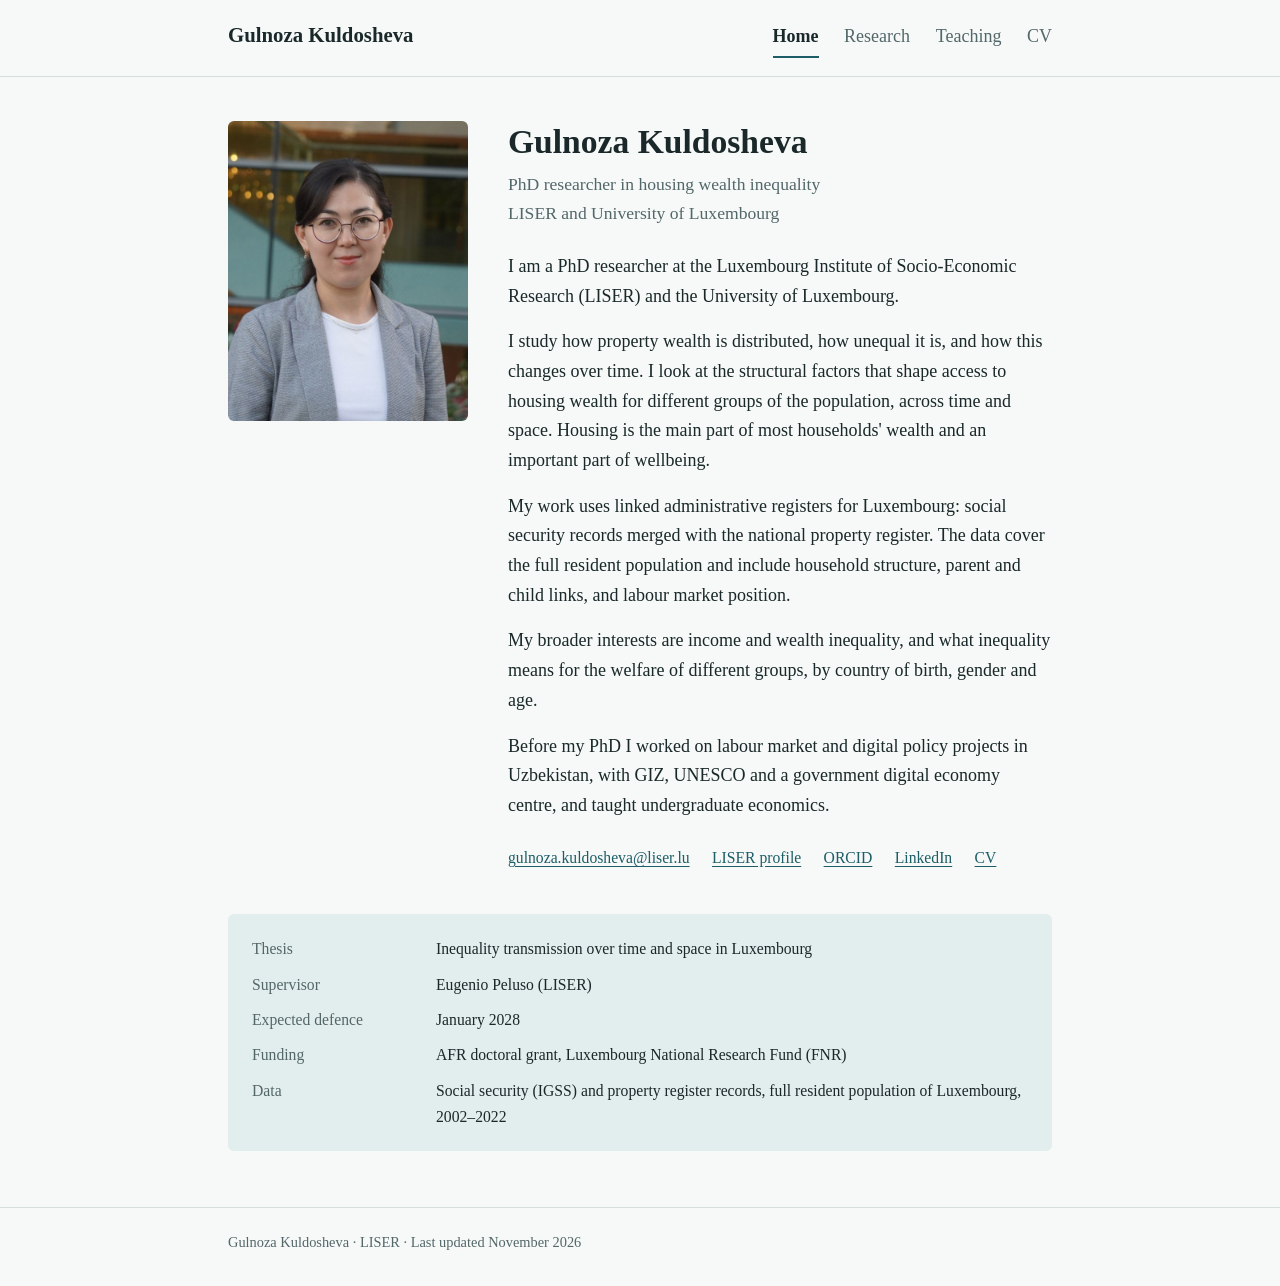
==== index.html @ db3755c4 "Add files via upload" ====
<!DOCTYPE html>
<html lang="en">
<head>
  <meta charset="utf-8">
  <meta name="viewport" content="width=device-width, initial-scale=1">
  <title>Gulnoza Kuldosheva</title>
  <!-- EDIT: this sentence is what Google shows under your name -->
  <meta name="description" content="Gulnoza Kuldosheva is a PhD researcher at LISER and the University of Luxembourg. She studies housing wealth inequality with linked administrative registers.">
  <meta name="author" content="Gulnoza Kuldosheva">
  <meta name="referrer" content="strict-origin-when-cross-origin">
  <meta property="og:title" content="Gulnoza Kuldosheva">
  <meta property="og:type" content="website">
  <meta property="og:description" content="PhD researcher in housing wealth inequality, LISER and University of Luxembourg.">
  <link rel="stylesheet" href="style.css">

  <!-- Helps search engines understand who the page is about. Not a tracker. -->
  <script type="application/ld+json">
  {
    "@context": "https://schema.org",
    "@type": "Person",
    "name": "Gulnoza Kuldosheva",
    "jobTitle": "PhD researcher",
    "affiliation": [
      { "@type": "Organization", "name": "Luxembourg Institute of Socio-Economic Research (LISER)" },
      { "@type": "Organization", "name": "University of Luxembourg" }
    ],
    "sameAs": [
      "https://liser.elsevierpure.com/en/persons/gulnoza-kuldosheva/",
      "https://orcid.org/0009-0003-5012-9195",
      "https://www.linkedin.com/in/gulnoza-k-428953141/"
    ]
  }
  </script>
</head>
<body>
  <a class="skip" href="#main">Skip to content</a>

  <!-- ===== TOP BAR: the same on every page ===== -->
  <header class="site-header">
    <div class="wrap">
      <a class="site-name" href="index.html">Gulnoza Kuldosheva</a>
      <nav class="site-nav" aria-label="Main">
        <ul>
          <li><a href="index.html" aria-current="page">Home</a></li>
          <li><a href="research.html">Research</a></li>
          <li><a href="teaching.html">Teaching</a></li>
          <li><a href="cv.html">CV</a></li>
        </ul>
      </nav>
    </div>
  </header>

  <main id="main">
    <div class="wrap">

      <div class="intro">
        <!-- PHOTO: to change it, upload a new file named photo.jpg -->
        <img class="portrait" src="photo.jpg" width="600" height="750" alt="Portrait of Gulnoza Kuldosheva">

        <div class="intro-text">
          <div>
            <h1>Gulnoza Kuldosheva</h1>
            <!-- EDIT: your one-line description -->
            <p class="lead">PhD researcher in housing wealth inequality<br>LISER and University of Luxembourg</p>
          </div>

          <!-- EDIT: your bio. One <p> ... </p> per paragraph. -->
          <div class="prose">
            <p>I am a PhD researcher at the Luxembourg Institute of Socio-Economic Research (LISER) and the University of Luxembourg.</p>

            <p>I study how property wealth is distributed, how unequal it is, and how this changes over time. I look at the structural factors that shape access to housing wealth for different groups of the population, across time and space. Housing is the main part of most households' wealth and an important part of wellbeing.</p>

            <p>My work uses linked administrative registers for Luxembourg: social security records merged with the national property register. The data cover the full resident population and include household structure, parent and child links, and labour market position.</p>

            <p>My broader interests are income and wealth inequality, and what inequality means for the welfare of different groups, by country of birth, gender and age.</p>

            <!-- EDIT: your background before the PhD. Delete this paragraph if you prefer. -->
            <p>Before my PhD I worked on labour market and digital policy projects in Uzbekistan, with GIZ, UNESCO and a government digital economy centre, and taught undergraduate economics.</p>
          </div>

          <!-- EDIT: your links. Test each one after uploading. -->
          <ul class="links">
            <li><a href="mailto:gulnoza.kuldosheva@liser.lu">gulnoza.kuldosheva@liser.lu</a></li>
            <li><a href="https://liser.elsevierpure.com/en/persons/gulnoza-kuldosheva/" rel="noopener">LISER profile</a></li>
            <li><a href="https://orcid.org/0009-0003-5012-9195" rel="noopener">ORCID</a></li>
            <li><a href="https://www.linkedin.com/in/gulnoza-k-428953141/" rel="noopener">LinkedIn</a></li>
            <li><a href="cv.html">CV</a></li>
          </ul>
        </div>
      </div>

      <!-- EDIT: short facts. Each line is a <dt> label and a <dd> value. -->
      <dl class="facts">
        <dt>Thesis</dt>
        <dd>Inequality transmission over time and space in Luxembourg</dd>
        <dt>Supervisor</dt>
        <dd>Eugenio Peluso (LISER)</dd>
        <dt>Expected defence</dt>
        <dd>January 2028</dd>
        <dt>Funding</dt>
        <dd>AFR doctoral grant, Luxembourg National Research Fund (FNR)</dd>
        <dt>Data</dt>
        <dd>Social security (IGSS) and property register records, full resident population of Luxembourg, 2002–2022</dd>
      </dl>

    </div>
  </main>

  <footer class="site-footer">
    <div class="wrap">
      <!-- EDIT: change the month when you update the site -->
      <p>Gulnoza Kuldosheva · LISER · Last updated November 2026</p>
    </div>
  </footer>
</body>
</html>
---- style.css ----
/* ==========================================================
   Gulnoza Kuldosheva — personal website
   One stylesheet for all pages. No scripts, no cookies,
   no outside fonts or trackers.

   Layout: a top bar with the name on the left and the tabs
   on the right; one reading column below it.

   TO CHANGE THE COLOURS: edit the values in the first block
   (light) and the two dark blocks below it.
   ========================================================== */

:root {
  --bg: #f6f9f8;          /* page background */
  --surface: #ffffff;     /* panels */
  --fg: #1a2829;          /* main text */
  --muted: #536668;       /* secondary text */
  --line: #d5dfde;        /* thin lines */
  --accent: #1c5d66;      /* links, current tab */
  --accent-soft: #e2eeed; /* tinted panel */

  /* FONT: the whole site uses this one font.
     To change it, replace "Times New Roman" with another name,
     for example "Cambria" or "Georgia". Keep the rest of the line:
     it gives similar fonts for phones that do not have the first one. */
  --font: "Times New Roman", Times, "Liberation Serif", Tinos, serif;
  --serif: var(--font);
  --sans: var(--font);

  color-scheme: light;
}

@media (prefers-color-scheme: dark) {
  :root:not([data-theme="light"]) {
    --bg: #111a1b;
    --surface: #172324;
    --fg: #e3ecec;
    --muted: #9db1b2;
    --line: #2b3b3c;
    --accent: #7fc6cf;
    --accent-soft: #1b2d2f;
    color-scheme: dark;
  }
}

:root[data-theme="dark"] {
  --bg: #111a1b;
  --surface: #172324;
  --fg: #e3ecec;
  --muted: #9db1b2;
  --line: #2b3b3c;
  --accent: #7fc6cf;
  --accent-soft: #1b2d2f;
  color-scheme: dark;
}

* { box-sizing: border-box; }

html { -webkit-text-size-adjust: 100%; }

body {
  margin: 0;
  background: var(--bg);
  color: var(--fg);
  font-family: var(--sans);
  font-size: 1.125rem; /* Times reads small, so the text is a little larger */
  line-height: 1.65;
}

img { max-width: 100%; height: auto; display: block; }

a { color: var(--accent); text-underline-offset: 0.18em; }
a:hover { text-decoration-thickness: 2px; }
a:focus-visible,
summary:focus-visible {
  outline: 2px solid var(--accent);
  outline-offset: 3px;
  border-radius: 2px;
}

.wrap {
  max-width: 54rem;
  margin: 0 auto;
  padding-left: max(20px, env(safe-area-inset-left, 0px));
  padding-right: max(20px, env(safe-area-inset-right, 0px));
}

/* Skip link for keyboard and screen-reader users */
.skip {
  position: absolute;
  left: -999px;
  top: 0;
  background: var(--surface);
  color: var(--fg);
  padding: 0.5rem 0.9rem;
  z-index: 20;
}
.skip:focus { left: 0.5rem; top: 0.5rem; }

/* ---------- Top bar ---------- */
.site-header { border-bottom: 1px solid var(--line); }
.site-header .wrap {
  display: flex;
  flex-wrap: wrap;
  align-items: baseline;
  justify-content: space-between;
  gap: 0.4rem 2rem;
  padding-block: 1.15rem;
}
.site-name {
  font-family: var(--serif);
  font-size: 1.3rem;
  font-weight: 600;
  color: var(--fg);
  text-decoration: none;
}
.site-nav ul {
  list-style: none;
  margin: 0;
  padding: 0;
  display: flex;
  flex-wrap: wrap;
  gap: 0.2rem 1.6rem;
}
.site-nav a {
  display: inline-block;
  padding-block: 0.25rem;
  color: var(--muted);
  text-decoration: none;
  border-bottom: 2px solid transparent;
}
.site-nav a:hover { color: var(--fg); }
.site-nav a[aria-current="page"] {
  color: var(--fg);
  font-weight: 600;
  border-bottom-color: var(--accent);
}

/* ---------- Page body ---------- */
main { padding-block: 2.75rem 3.5rem; }

h1, h2, h3 {
  font-family: var(--serif);
  line-height: 1.25;
  text-wrap: balance;
  margin: 0;
}
h1 { font-size: 2.1rem; font-weight: 600; }
h2 {
  font-size: 1.4rem;
  font-weight: 600;
  margin-top: 2.75rem;
  padding-bottom: 0.4rem;
  border-bottom: 1px solid var(--line);
}
h3 { font-size: 1.12rem; font-weight: 600; }

p { margin: 0; }
.prose { display: flex; flex-direction: column; gap: 1rem; max-width: 38rem; }
.lead { color: var(--muted); font-size: 1.1rem; margin-top: 0.4rem; }
.muted { color: var(--muted); }
.small { font-size: 0.94rem; }

/* ---------- Home ---------- */
.intro {
  display: grid;
  grid-template-columns: 15rem minmax(0, 1fr);
  gap: 2.5rem;
  align-items: start;
}
.portrait { border-radius: 6px; width: 100%; }
.intro-text { display: flex; flex-direction: column; gap: 1.5rem; min-width: 0; }

.links {
  list-style: none;
  margin: 0;
  padding: 0;
  display: flex;
  flex-wrap: wrap;
  gap: 0.35rem 1.4rem;
  font-size: 0.98rem;
}

.facts {
  margin: 2.75rem 0 0;
  background: var(--accent-soft);
  border-radius: 6px;
  padding: 1.35rem 1.5rem;
  display: grid;
  grid-template-columns: 10rem minmax(0, 1fr);
  gap: 0.6rem 1.5rem;
  font-size: 0.98rem;
}
.facts dt { color: var(--muted); }
.facts dd { margin: 0; }

/* ---------- Lists of papers and CV entries ---------- */
.items { list-style: none; margin: 1.4rem 0 0; padding: 0; display: flex; flex-direction: column; gap: 1.9rem; }
.items > li { display: flex; flex-direction: column; gap: 0.45rem; max-width: 42rem; }
.abstract { color: var(--fg); font-size: 0.99rem; }
.abstract-label {
  font-size: 0.78rem;
  letter-spacing: 0.08em;
  text-transform: uppercase;
  color: var(--muted);
}

.rows { list-style: none; margin: 1.25rem 0 0; padding: 0; display: flex; flex-direction: column; gap: 1.05rem; }
.rows > li {
  display: grid;
  grid-template-columns: 9.5rem minmax(0, 1fr);
  gap: 0.15rem 1.5rem;
}
.rows .when { color: var(--muted); font-variant-numeric: tabular-nums; font-size: 0.96rem; }
.rows .what { min-width: 0; }
.rows .what p + p { margin-top: 0.4rem; }

.button {
  display: inline-block;
  border: 1px solid var(--accent);
  color: var(--accent);
  border-radius: 4px;
  padding: 0.45rem 0.95rem;
  text-decoration: none;
  font-size: 0.98rem;
}
.button:hover { background: var(--accent-soft); }

.page-head { display: flex; flex-wrap: wrap; align-items: end; justify-content: space-between; gap: 1rem 2rem; }

/* ---------- Footer ---------- */
.site-footer { border-top: 1px solid var(--line); color: var(--muted); font-size: 0.9rem; }
.site-footer .wrap { padding-block: 1.4rem 2rem; }

/* ---------- Phones ---------- */
@media (max-width: 640px) {
  body { font-size: 1rem; }
  h1 { font-size: 1.75rem; }
  main { padding-block: 2rem 2.75rem; }
  .intro { grid-template-columns: minmax(0, 1fr); gap: 1.5rem; }
  .portrait { max-width: 11rem; }
  .facts, .rows > li { grid-template-columns: minmax(0, 1fr); }
  .facts { gap: 0.1rem; }
  .facts dd { margin-bottom: 0.7rem; }
  .facts dd:last-child { margin-bottom: 0; }
}

@media print {
  .site-nav, .skip, .button { display: none; }
  body { background: #fff; color: #000; }
}

/* ---------- Teaching page ---------- */
.course-meta { margin-top: 0.9rem; }
.courses { list-style: none; margin: 1rem 0 0; padding: 0; display: flex; flex-direction: column; max-width: 42rem; }
.courses li {
  display: flex;
  flex-wrap: wrap;
  align-items: baseline;
  gap: 0.1rem 0.75rem;
  padding-block: 0.7rem;
  border-bottom: 1px solid var(--line);
}
.courses .code { color: var(--muted); font-size: 0.9rem; font-variant-numeric: tabular-nums; }
.courses .level { color: var(--muted); font-size: 0.94rem; margin-left: auto; }
.course-note { margin-top: 1rem; max-width: 38rem; }
@media (max-width: 640px) {
  .courses .level { margin-left: 0; flex-basis: 100%; }
}
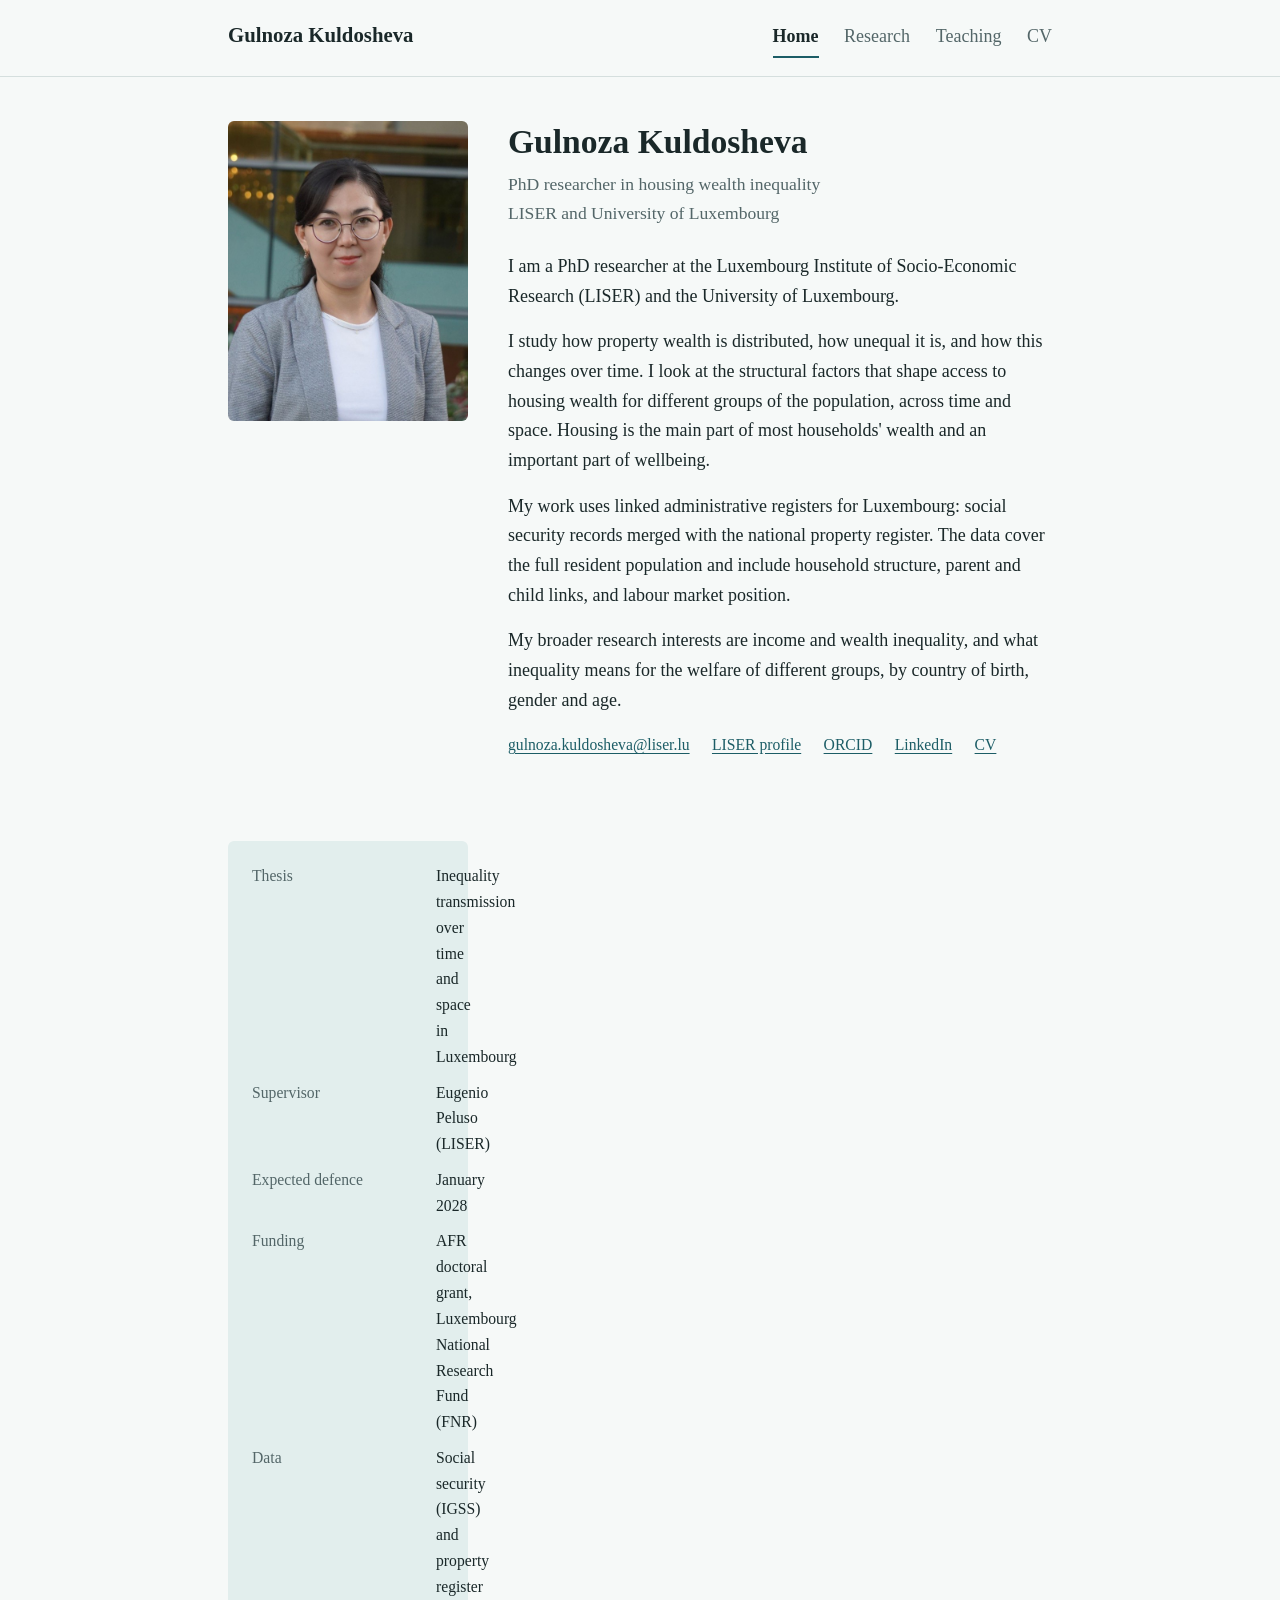
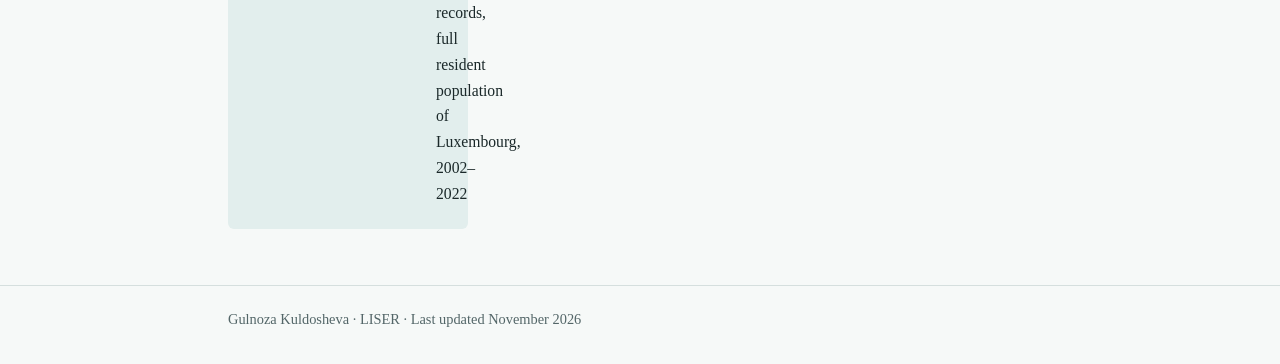
==== commit 45d493ee: "Refine wording in research interests section" ====
--- a/index.html
+++ b/index.html
@@ -72,10 +72,10 @@
 
             <p>My work uses linked administrative registers for Luxembourg: social security records merged with the national property register. The data cover the full resident population and include household structure, parent and child links, and labour market position.</p>
 
-            <p>My broader interests are income and wealth inequality, and what inequality means for the welfare of different groups, by country of birth, gender and age.</p>
+            <p>My broader research interests are income and wealth inequality, and what inequality means for the welfare of different groups, by country of birth, gender and age.</p>
 
             <!-- EDIT: your background before the PhD. Delete this paragraph if you prefer. -->
-            <p>Before my PhD I worked on labour market and digital policy projects in Uzbekistan, with GIZ, UNESCO and a government digital economy centre, and taught undergraduate economics.</p>
+            <!--<p>Before my PhD I worked on labour market and digital policy projects in Uzbekistan, with GIZ, UNESCO and a government digital economy centre, and taught undergraduate economics.</p>
           </div>
 
           <!-- EDIT: your links. Test each one after uploading. -->
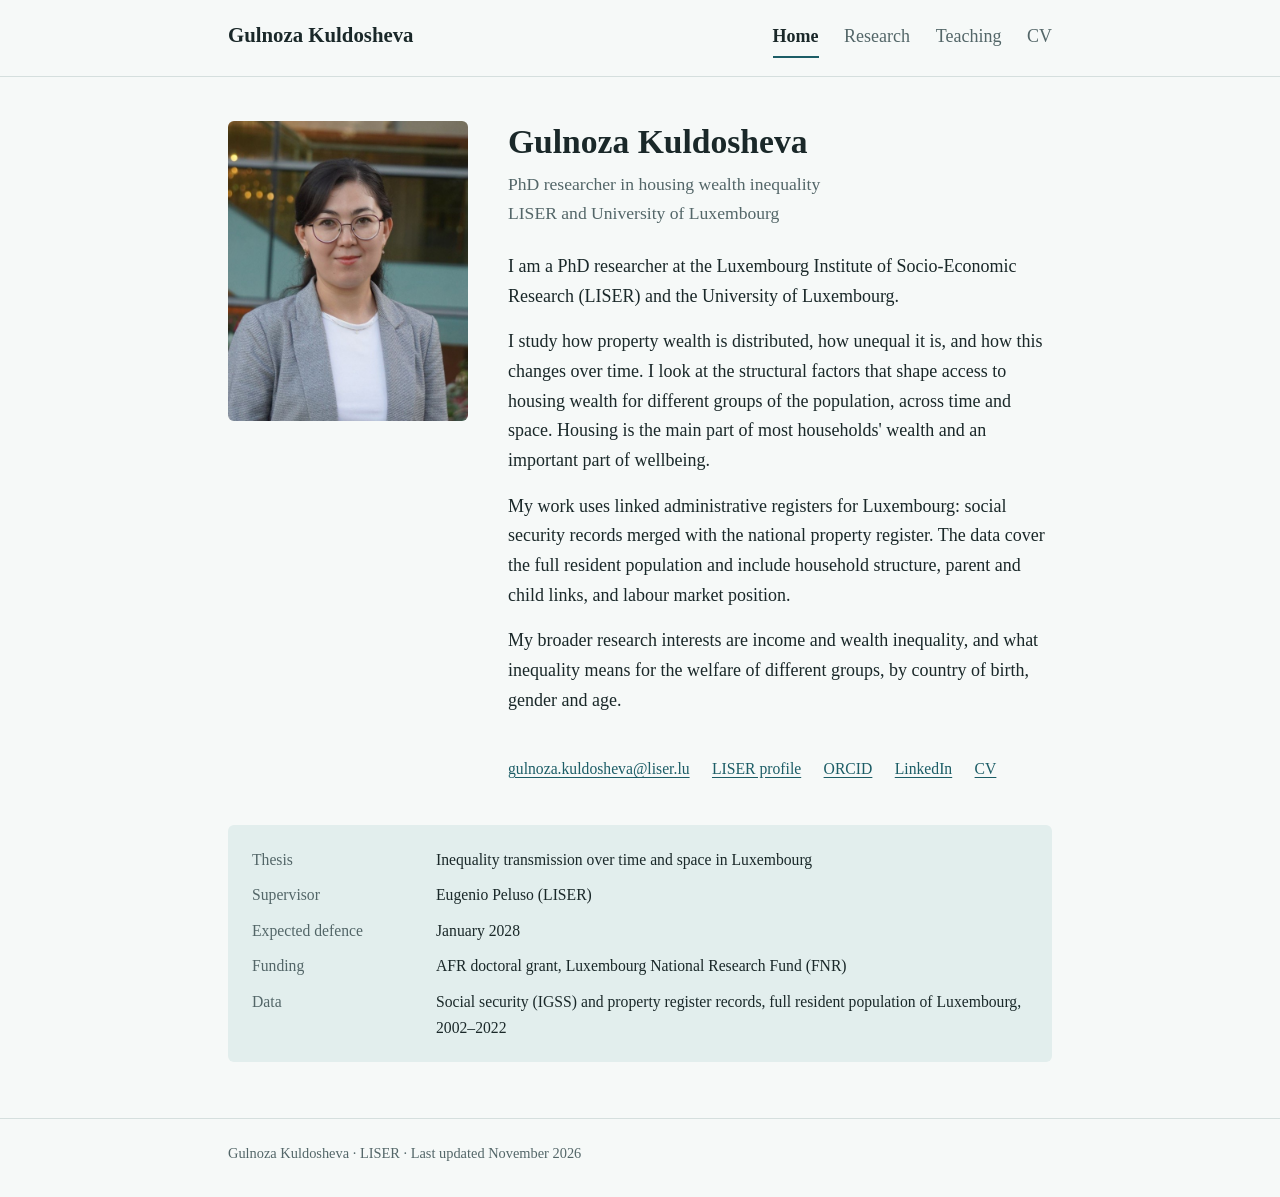
==== commit 70147c5a: "Remove pre-PhD background paragraph from index.html Removed background paragraph about work before P" ====
--- a/index.html
+++ b/index.html
@@ -75,7 +75,7 @@
             <p>My broader research interests are income and wealth inequality, and what inequality means for the welfare of different groups, by country of birth, gender and age.</p>
 
             <!-- EDIT: your background before the PhD. Delete this paragraph if you prefer. -->
-            <!--<p>Before my PhD I worked on labour market and digital policy projects in Uzbekistan, with GIZ, UNESCO and a government digital economy centre, and taught undergraduate economics.</p>
+            <p></p>
           </div>
 
           <!-- EDIT: your links. Test each one after uploading. -->
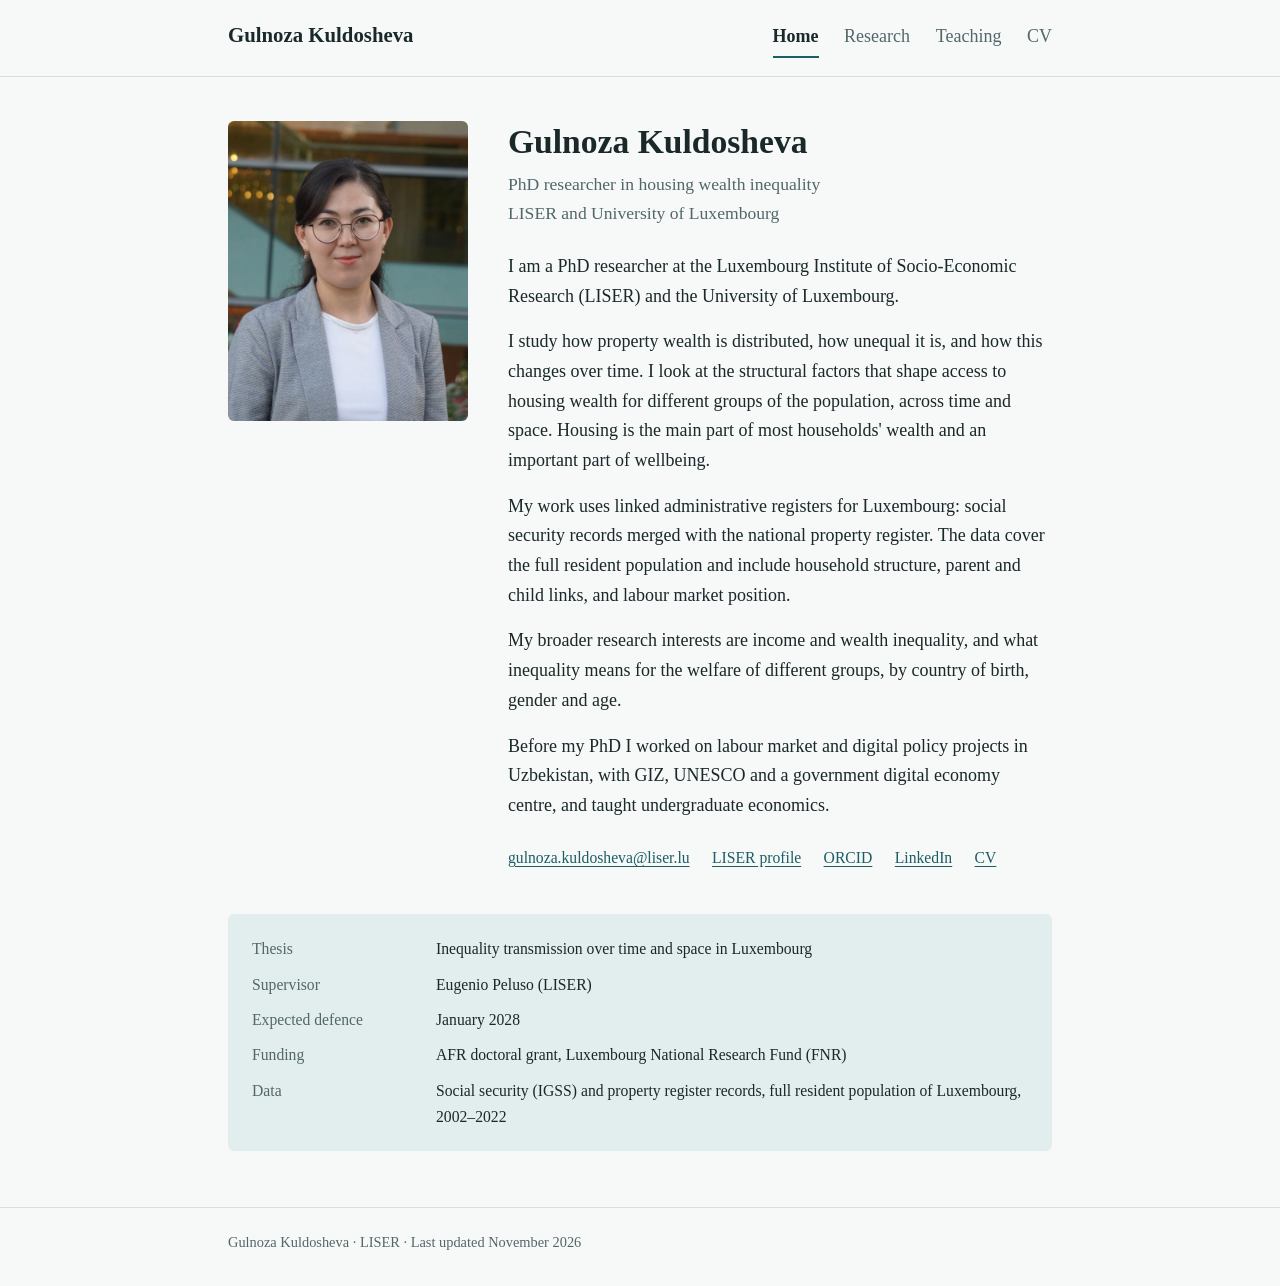
==== commit 6eb193cf: "Add background information before PhD" ====
--- a/index.html
+++ b/index.html
@@ -75,7 +75,7 @@
             <p>My broader research interests are income and wealth inequality, and what inequality means for the welfare of different groups, by country of birth, gender and age.</p>
 
             <!-- EDIT: your background before the PhD. Delete this paragraph if you prefer. -->
-            <p></p>
+            <p>Before my PhD I worked on labour market and digital policy projects in Uzbekistan, with GIZ, UNESCO and a government digital economy centre, and taught undergraduate economics.</p>
           </div>
 
           <!-- EDIT: your links. Test each one after uploading. -->
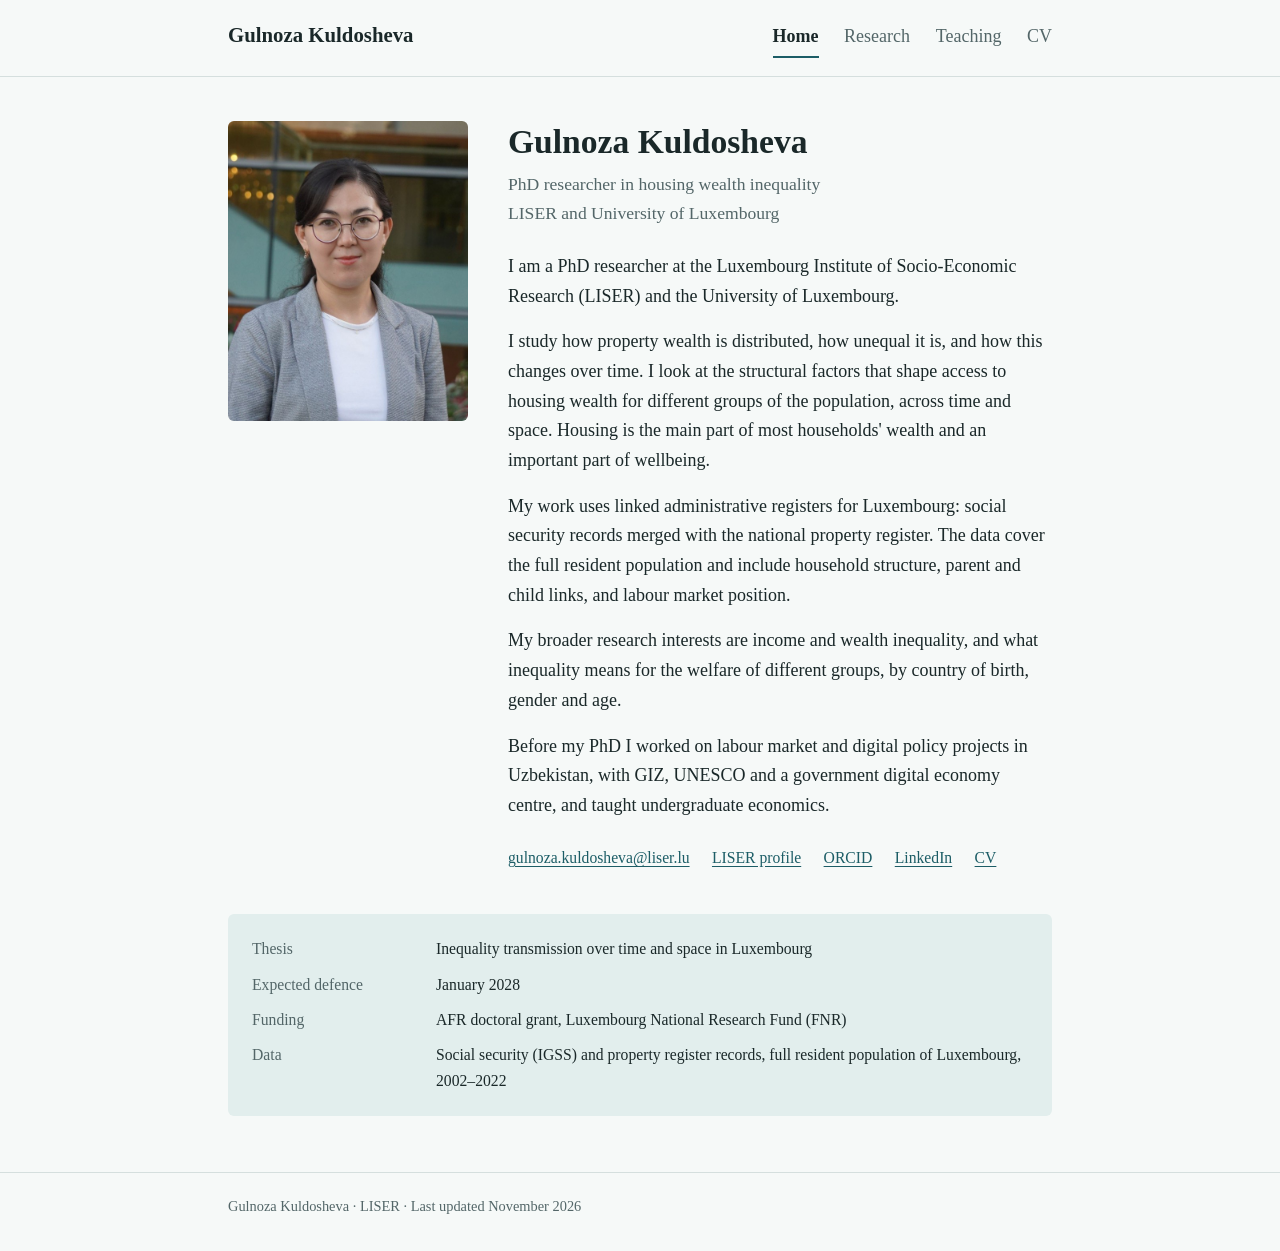
==== commit 1146119b: "Remove supervisor information from index.html Removed supervisor details from the facts section." ====
--- a/index.html
+++ b/index.html
@@ -93,8 +93,6 @@
       <dl class="facts">
         <dt>Thesis</dt>
         <dd>Inequality transmission over time and space in Luxembourg</dd>
-        <dt>Supervisor</dt>
-        <dd>Eugenio Peluso (LISER)</dd>
         <dt>Expected defence</dt>
         <dd>January 2028</dd>
         <dt>Funding</dt>
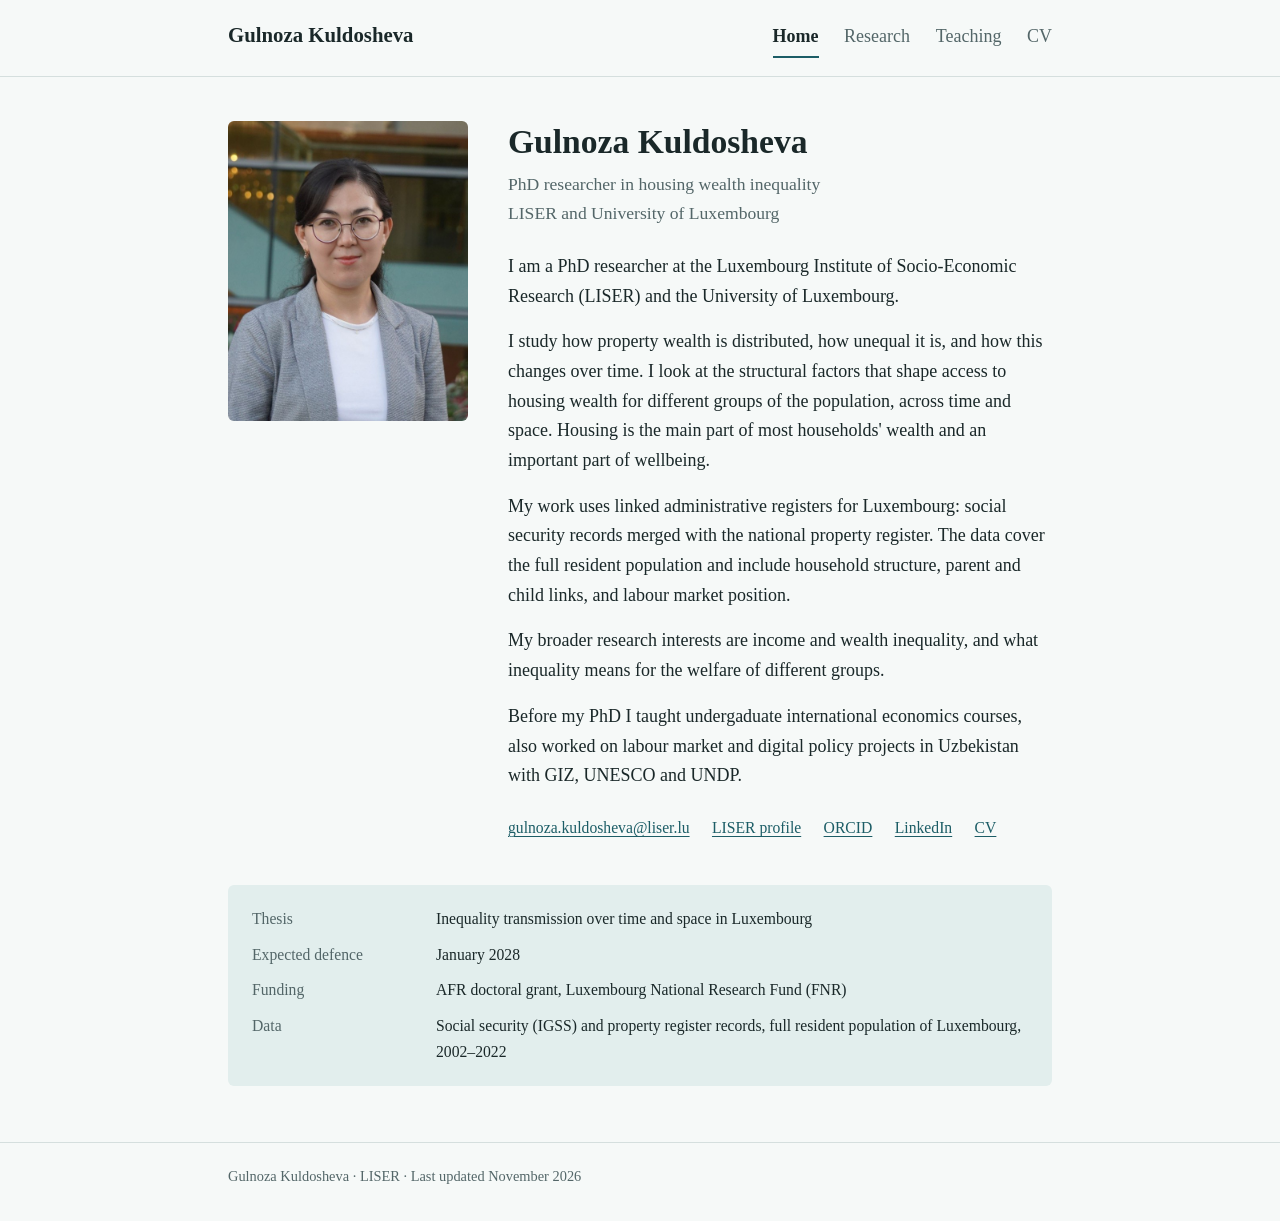
==== commit 20e671ab: "Update research interests and background descriptions" ====
--- a/index.html
+++ b/index.html
@@ -72,10 +72,10 @@
 
             <p>My work uses linked administrative registers for Luxembourg: social security records merged with the national property register. The data cover the full resident population and include household structure, parent and child links, and labour market position.</p>
 
-            <p>My broader research interests are income and wealth inequality, and what inequality means for the welfare of different groups, by country of birth, gender and age.</p>
+            <p>My broader research interests are income and wealth inequality, and what inequality means for the welfare of different groups. </p>
 
             <!-- EDIT: your background before the PhD. Delete this paragraph if you prefer. -->
-            <p>Before my PhD I worked on labour market and digital policy projects in Uzbekistan, with GIZ, UNESCO and a government digital economy centre, and taught undergraduate economics.</p>
+            <p>Before my PhD I taught undergaduate international economics courses, also worked on labour market and digital policy projects in Uzbekistan with GIZ, UNESCO and UNDP.</p>
           </div>
 
           <!-- EDIT: your links. Test each one after uploading. -->
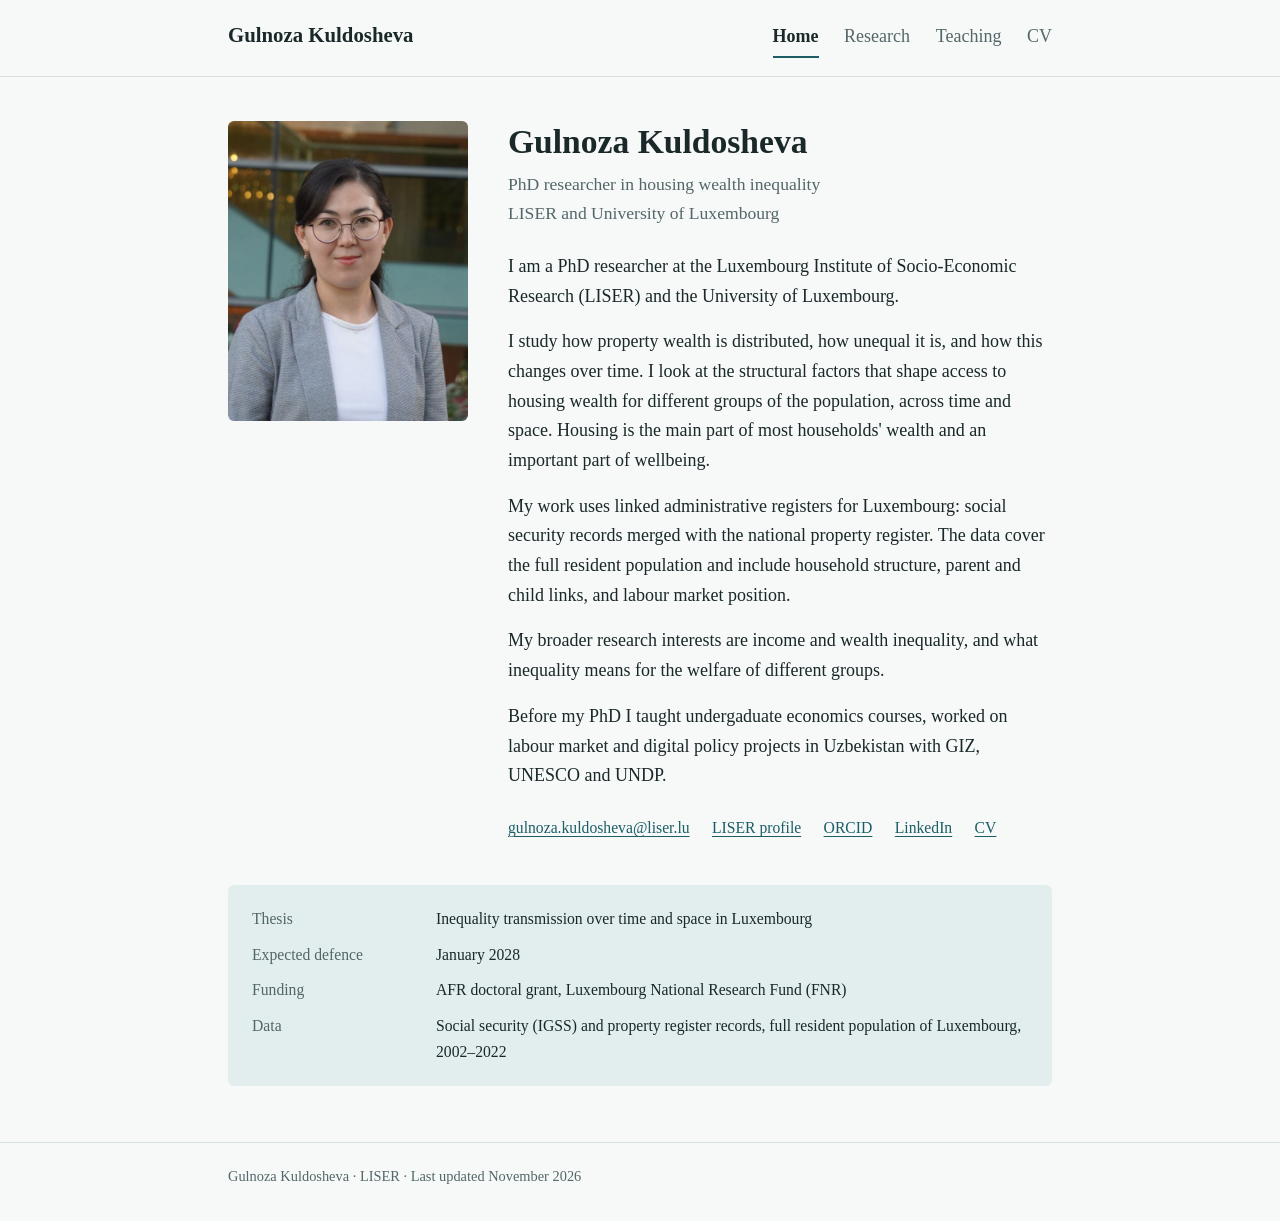
==== commit b56fd6fe: "Fix typo in undergraduate description" ====
--- a/index.html
+++ b/index.html
@@ -75,7 +75,7 @@
             <p>My broader research interests are income and wealth inequality, and what inequality means for the welfare of different groups. </p>
 
             <!-- EDIT: your background before the PhD. Delete this paragraph if you prefer. -->
-            <p>Before my PhD I taught undergaduate international economics courses, also worked on labour market and digital policy projects in Uzbekistan with GIZ, UNESCO and UNDP.</p>
+            <p>Before my PhD I taught undergaduate economics courses, worked on labour market and digital policy projects in Uzbekistan with GIZ, UNESCO and UNDP.</p>
           </div>
 
           <!-- EDIT: your links. Test each one after uploading. -->
